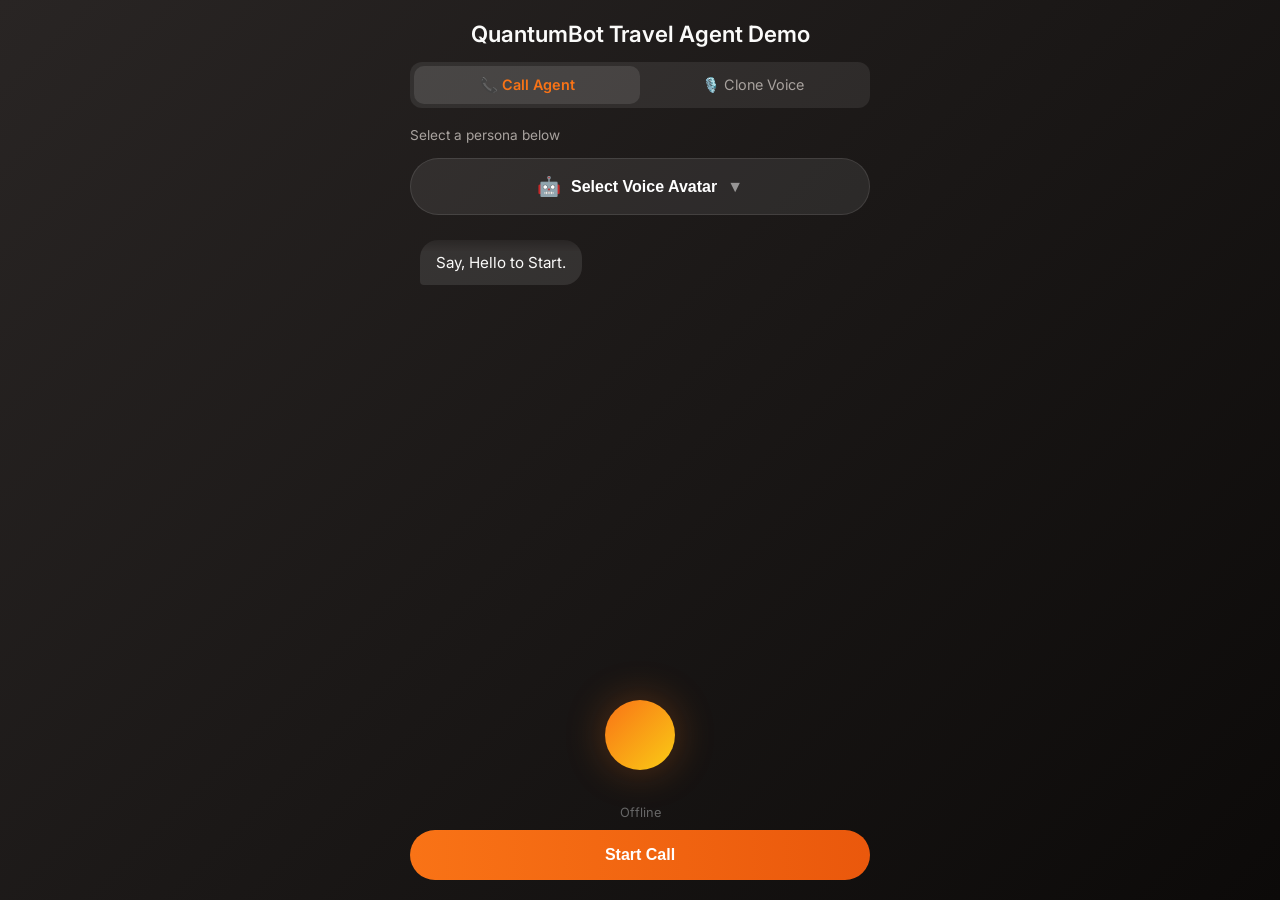
==== frontend/index.html @ 5cb7bc66 "add voice clone method in html" ====
<!DOCTYPE html>
<html lang="en">
  <head>
    <meta charset="UTF-8" />
    <meta name="viewport" content="width=device-width, initial-scale=1.0" />
    <title>QuantumBot | AI Voice POC</title>
    <link
      href="https://fonts.googleapis.com/css2?family=Inter:wght@300;400;600&display=swap"
      rel="stylesheet"
    />
    <link href="./assets/css/style.css" rel="stylesheet" />
  </head>
  <body>
    <div class="main-layout">
      <header>
        <h1>QuantumBot Travel Agent Demo</h1>
      </header>

      <div class="tabs">
        <div class="tab active" onclick="switchView('call')">📞 Call Agent</div>
        <div class="tab" onclick="switchView('clone')">🎙️ Clone Voice</div>
      </div>

      <div class="subtitle">Select a persona below</div>
      <div id="view-call" class="view active">
        <button
          onclick="openModal()"
          class="btn"
          style="
            margin-bottom: 15px;
            display: flex;
            align-items: center;
            justify-content: center;
            gap: 10px;
          "
        >
          <span id="currentAvatar" style="font-size: 1.2rem">🤖</span>
          <span id="currentVoiceName">Select Voice Avatar</span>
          <span style="opacity: 0.5">▼</span>
        </button>

        <div class="chat-container" id="chat-container">
          <div class="message agent-msg">Say, Hello to Start.</div>
        </div>

        <div class="vis-wrapper" id="vis-wrapper">
          <div class="orb"></div>
        </div>

        <div
          style="
            margin-top: auto;
            display: flex;
            flex-direction: column;
            gap: 10px;
          "
        >
          <div
            id="status-msg"
            style="text-align: center; font-size: 0.8rem; color: #666"
          >
            Offline
          </div>
          <button id="startBtn" class="btn btn-primary">Start Call</button>
          <button
            id="stopBtn"
            class="btn"
            style="background: #ef4444; display: none"
          >
            End Call
          </button>
        </div>
      </div>

      <div id="view-clone" class="view">
        <div
          style="
            background: rgba(255, 255, 255, 0.03);
            padding: 20px;
            border-radius: 16px;
            flex: 1;
          "
        >
          <h3 style="margin-top: 0; text-align: center; color: var(--primary)">
            New Voice
          </h3>

          <label style="font-size: 0.8rem; color: #aaa">Voice Name</label>
          <input type="text" id="cloneName" placeholder="e.g. Jarvis" />

          <label style="font-size: 0.8rem; color: #aaa">Record Sample</label>
          <button
            id="recordBtn"
            class="btn btn-record"
            onmousedown="startRec()"
            onmouseup="stopRec()"
            ontouchstart="startRec()"
            ontouchend="stopRec()"
          >
            🎙️ Hold to Record
          </button>

          <p style="text-align: center; margin: 10px 0; opacity: 0.5">- OR -</p>

          <input
            type="file"
            id="cloneFile"
            style="width: 100%; font-size: 0.8rem"
          />

          <button
            onclick="submitClone()"
            class="btn btn-primary"
            style="margin-top: 20px"
          >
            ⚡ Create & Select
          </button>
          <p
            id="cloneStatus"
            style="
              text-align: center;
              font-size: 0.8rem;
              margin-top: 10px;
              color: #aaa;
            "
          ></p>
        </div>
      </div>
    </div>

    <div id="voiceModal" class="modal-overlay">
      <div class="modal-box">
        <h3 style="margin: 0 0 15px 0; color: white">Select Persona</h3>
        <div class="avatar-grid" id="avatarGrid">
          <p style="color: #666; font-size: 0.8rem">Loading voices...</p>
        </div>
        <button onclick="closeModal()" class="btn btn-primary">Done</button>
      </div>
    </div>
    <script src="./assets/js/main.js"></script>
  </body>
</html>
---- frontend/assets/css/style.css ----
:root {
  /* Theme Colors */
  --primary: #f97316; /* Orange */
  --bg-dark: #1c1917; /* Deep Grey */
  --surface: rgba(255, 255, 255, 0.08);
  --neon-cyan: #06b6d4;
  --neon-pink: #ec4899;
  --neon-purple: #a855f7;
}

body {
  font-family: "Inter", sans-serif;
  background: linear-gradient(135deg, #292524 0%, #0c0a09 100%);
  color: #fafaf9;
  margin: 0;
  height: 100vh;
  display: flex;
  flex-direction: column;
  align-items: center;
  overflow: hidden;
}

/* --- LAYOUT --- */
.main-layout {
  display: flex;
  flex-direction: column;
  width: 100%;
  max-width: 500px;
  height: 100%;
  padding: 20px;
  box-sizing: border-box;
  gap: 15px;
}

header {
  text-align: center;
}
h1 {
  margin: 0;
  font-weight: 600;
  font-size: 1.4rem;
}
.subtitle {
  color: #a8a29e;
  font-size: 0.85rem;
  margin-top: 4px;
}

/* --- TABS --- */
.tabs {
  display: flex;
  background: var(--surface);
  padding: 4px;
  border-radius: 12px;
}
.tab {
  flex: 1;
  padding: 10px;
  text-align: center;
  cursor: pointer;
  border-radius: 10px;
  font-size: 0.9rem;
  color: #a8a29e;
  transition: 0.3s;
}
.tab.active {
  background: rgba(255, 255, 255, 0.1);
  color: var(--primary);
  font-weight: 600;
}

/* --- VIEWS --- */
.view {
  display: none;
  flex-direction: column;
  flex: 1;
  overflow: hidden;
}
.view.active {
  display: flex;
}

/* --- CHAT AREA --- */
.chat-container {
  flex-grow: 1;
  overflow-y: auto;
  padding: 10px;
  display: flex;
  flex-direction: column;
  gap: 12px;
  mask-image: linear-gradient(
    to bottom,
    transparent,
    black 5%,
    black 95%,
    transparent
  );
  -webkit-mask-image: linear-gradient(
    to bottom,
    transparent,
    black 5%,
    black 95%,
    transparent
  );
}
.message {
  max-width: 80%;
  padding: 12px 16px;
  border-radius: 18px;
  font-size: 0.95rem;
  line-height: 1.4;
}
.agent-msg {
  align-self: flex-start;
  background: rgba(255, 255, 255, 0.1);
  border-bottom-left-radius: 4px;
}
.user-msg {
  align-self: flex-end;
  background: rgba(249, 115, 22, 0.2);
  border: 1px solid rgba(249, 115, 22, 0.3);
  border-bottom-right-radius: 4px;
}
.system-msg {
  align-self: center;
  font-size: 0.8rem;
  color: #57534e;
}

/* --- VISUALIZER --- */
.vis-wrapper {
  display: flex;
  justify-content: center;
  align-items: center;
  min-height: 140px;
}
.orb {
  width: 70px;
  height: 70px;
  border-radius: 50%;
  background: linear-gradient(135deg, var(--primary), #facc15);
  box-shadow: 0 0 40px rgba(249, 115, 22, 0.3);
  transition: 0.3s;
}
.vis-wrapper.speaking .orb {
  transform: scale(1.2);
  box-shadow: 0 0 60px rgba(249, 115, 22, 0.6);
}

/* --- CONTROLS --- */
.btn {
  width: 100%;
  padding: 16px;
  border-radius: 50px;
  border: none;
  cursor: pointer;
  font-size: 1rem;
  font-weight: 600;
  transition: 0.2s;
  background: var(--surface);
  color: white;
  border: 1px solid rgba(255, 255, 255, 0.1);
}
.btn-primary {
  background: linear-gradient(90deg, var(--primary), #ea580c);
  border: none;
}
.btn-record {
  background: #d97706;
  border: none;
}
.btn:active {
  transform: scale(0.98);
}

/* --- MODAL (NEON AVATARS) --- */
.modal-overlay {
  position: fixed;
  top: 0;
  left: 0;
  width: 100%;
  height: 100%;
  background: rgba(0, 0, 0, 0.85);
  backdrop-filter: blur(8px);
  display: none;
  justify-content: center;
  align-items: center;
  z-index: 1000;
  opacity: 0;
  transition: opacity 0.3s ease;
}
.modal-overlay.open {
  display: flex;
  opacity: 1;
}

.modal-box {
  background: #1c1917;
  border: 1px solid rgba(255, 255, 255, 0.1);
  padding: 25px;
  border-radius: 24px;
  width: 85%;
  max-width: 320px;
  text-align: center;
  transform: scale(0.9);
  transition: transform 0.3s ease;
}
.modal-overlay.open .modal-box {
  transform: scale(1);
}

.avatar-grid {
  display: flex;
  flex-wrap: wrap;
  justify-content: center;
  gap: 15px;
  margin: 20px 0;
  max-height: 500px;
  overflow-y: auto;
  padding: 20px 0;
}

.voice-option {
  height: 85px;
  border-radius: 24px; /* Squircle / Rounded Square */
  background: #292524;
  border: 2px solid #444;
  display: flex;
  align-items: center;
  justify-content: center;
  cursor: pointer;
  transition: 0.3s;
  position: relative;
  width: 100px;
}

.voice-option .emoji {
  font-size: 24px;
  filter: grayscale(1);
  transition: 0.3s;
}
.voice-option .label {
  font-size: 9px;
  color: #78716c;
  margin-top: 4px;
  text-transform: uppercase;
  font-weight: 700;
  max-width: 60px;
  overflow: hidden;
  text-overflow: ellipsis;
  white-space: nowrap;
}

/* Neon Color Variants */
.voice-option.cyan {
  border-color: var(--neon-cyan);
  box-shadow: 0 0 10px rgba(6, 182, 212, 0.1);
}
.voice-option.pink {
  border-color: var(--neon-pink);
  box-shadow: 0 0 10px rgba(236, 72, 153, 0.1);
}
.voice-option.purple {
  border-color: var(--neon-purple);
  box-shadow: 0 0 10px rgba(168, 85, 247, 0.1);
}

/* Selected State */
.voice-option.selected {
  transform: scale(1.1);
}
.voice-option.selected .emoji {
  filter: grayscale(0);
}

.voice-option.cyan.selected {
  background: rgba(6, 182, 212, 0.2);
  box-shadow: 0 0 20px var(--neon-cyan);
}
.voice-option.pink.selected {
  background: rgba(236, 72, 153, 0.2);
  box-shadow: 0 0 20px var(--neon-pink);
}
.voice-option.purple.selected {
  background: rgba(168, 85, 247, 0.2);
  box-shadow: 0 0 20px var(--neon-purple);
}

/* Cloning Inputs */
input[type="text"] {
  width: 100%;
  background: rgba(0, 0, 0, 0.3);
  border: 1px solid #444;
  color: white;
  padding: 12px;
  border-radius: 12px;
  margin-bottom: 15px;
  box-sizing: border-box;
}
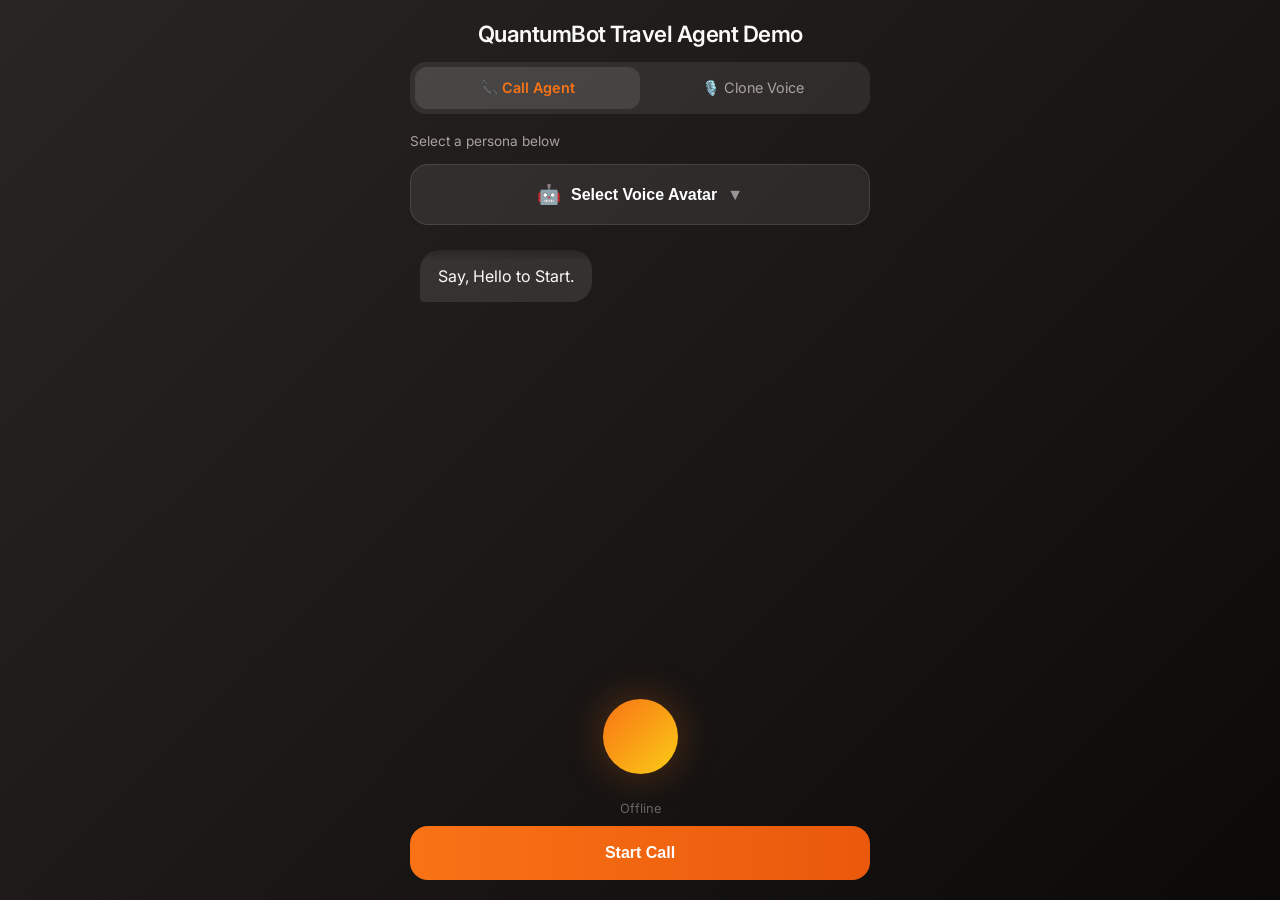
==== commit 2e5d9e2c: "change recording approach" ====
--- a/frontend/index.html
+++ b/frontend/index.html
@@ -8,7 +8,7 @@
       href="https://fonts.googleapis.com/css2?family=Inter:wght@300;400;600&display=swap"
       rel="stylesheet"
     />
-    <link href="./assets/css/style.css" rel="stylesheet" />
+    <link href="assets/css/style.css" rel="stylesheet" />
   </head>
   <body>
     <div class="main-layout">
@@ -73,39 +73,41 @@
       </div>
 
       <div id="view-clone" class="view">
-        <div
-          style="
-            background: rgba(255, 255, 255, 0.03);
-            padding: 20px;
-            border-radius: 16px;
-            flex: 1;
-          "
-        >
-          <h3 style="margin-top: 0; text-align: center; color: var(--primary)">
-            New Voice
-          </h3>
+        <div class="clone-box">
+          <h3 class="clone-title">New Voice</h3>
 
-          <label style="font-size: 0.8rem; color: #aaa">Voice Name</label>
-          <input type="text" id="cloneName" placeholder="e.g. Jarvis" />
+          <label class="input-label">Voice Name</label>
+          <input type="text" id="cloneName" placeholder="e.g. Sales Rep John" />
 
-          <label style="font-size: 0.8rem; color: #aaa">Record Sample</label>
+          <label class="input-label">Record Sample (Min 10s & Max 30s)</label>
+
           <button
             id="recordBtn"
             class="btn btn-record"
-            onmousedown="startRec()"
-            onmouseup="stopRec()"
-            ontouchstart="startRec()"
-            ontouchend="stopRec()"
+            onclick="toggleRecording()"
           >
-            🎙️ Hold to Record
+            🔴 Tap to Record
           </button>
 
-          <p style="text-align: center; margin: 10px 0; opacity: 0.5">- OR -</p>
+          <p id="recTimer" class="status-text" style="height: 15px"></p>
 
+          <div id="previewContainer" style="display: none; margin-top: 10px">
+            <label class="input-label" style="margin-top: 0">Preview:</label>
+            <audio
+              id="audioPreview"
+              controls
+              style="width: 100%; margin-bottom: 10px"
+            ></audio>
+          </div>
+
+          <p class="divider">- OR -</p>
+
+          <label class="input-label">Upload File</label>
           <input
             type="file"
             id="cloneFile"
-            style="width: 100%; font-size: 0.8rem"
+            class="file-input"
+            onchange="handleFileUpload(this)"
           />
 
           <button
@@ -115,15 +117,7 @@
           >
             ⚡ Create & Select
           </button>
-          <p
-            id="cloneStatus"
-            style="
-              text-align: center;
-              font-size: 0.8rem;
-              margin-top: 10px;
-              color: #aaa;
-            "
-          ></p>
+          <p id="cloneStatus" class="status-text"></p>
         </div>
       </div>
     </div>
@@ -137,6 +131,6 @@
         <button onclick="closeModal()" class="btn btn-primary">Done</button>
       </div>
     </div>
-    <script src="./assets/js/main.js"></script>
+    <script src="assets/js/main.js"></script>
   </body>
 </html>
--- a/frontend/assets/css/style.css
+++ b/frontend/assets/css/style.css
@@ -1,7 +1,6 @@
 :root {
-  /* Theme Colors */
-  --primary: #f97316; /* Orange */
-  --bg-dark: #1c1917; /* Deep Grey */
+  --primary: #f97316;
+  --bg-dark: #1c1917;
   --surface: rgba(255, 255, 255, 0.08);
   --neon-cyan: #06b6d4;
   --neon-pink: #ec4899;
@@ -13,32 +12,44 @@
   background: linear-gradient(135deg, #292524 0%, #0c0a09 100%);
   color: #fafaf9;
   margin: 0;
+
+  /* FIX 1: Use Dynamic Viewport Height */
   height: 100vh;
+  height: 100dvh;
+
   display: flex;
   flex-direction: column;
   align-items: center;
   overflow: hidden;
-}
-
-/* --- LAYOUT --- */
+  overscroll-behavior: none;
+}
+
+/* --- MAIN LAYOUT --- */
 .main-layout {
   display: flex;
   flex-direction: column;
   width: 100%;
   max-width: 500px;
   height: 100%;
+
+  /* FIX 2: Add Safe Area Padding for iPhone */
   padding: 20px;
+  padding-bottom: calc(20px + env(safe-area-inset-bottom));
+
   box-sizing: border-box;
   gap: 15px;
+  margin: 0 auto;
 }
 
 header {
   text-align: center;
+  flex-shrink: 0;
 }
 h1 {
   margin: 0;
   font-weight: 600;
   font-size: 1.4rem;
+  letter-spacing: -0.5px;
 }
 .subtitle {
   color: #a8a29e;
@@ -46,22 +57,25 @@
   margin-top: 4px;
 }
 
-/* --- TABS --- */
+/* TABS */
 .tabs {
   display: flex;
   background: var(--surface);
-  padding: 4px;
-  border-radius: 12px;
+  padding: 5px;
+  border-radius: 16px;
+  flex-shrink: 0;
 }
 .tab {
   flex: 1;
-  padding: 10px;
+  padding: 12px;
   text-align: center;
   cursor: pointer;
-  border-radius: 10px;
+  border-radius: 12px;
   font-size: 0.9rem;
   color: #a8a29e;
   transition: 0.3s;
+  -webkit-tap-highlight-color: transparent;
+  user-select: none;
 }
 .tab.active {
   background: rgba(255, 255, 255, 0.1);
@@ -69,18 +83,18 @@
   font-weight: 600;
 }
 
-/* --- VIEWS --- */
 .view {
   display: none;
   flex-direction: column;
   flex: 1;
   overflow: hidden;
+  position: relative;
 }
 .view.active {
   display: flex;
 }
 
-/* --- CHAT AREA --- */
+/* CHAT AREA */
 .chat-container {
   flex-grow: 1;
   overflow-y: auto;
@@ -104,11 +118,11 @@
   );
 }
 .message {
-  max-width: 80%;
-  padding: 12px 16px;
-  border-radius: 18px;
-  font-size: 0.95rem;
-  line-height: 1.4;
+  max-width: 85%;
+  padding: 14px 18px;
+  border-radius: 20px;
+  font-size: 1rem;
+  line-height: 1.5;
 }
 .agent-msg {
   align-self: flex-start;
@@ -123,35 +137,53 @@
 }
 .system-msg {
   align-self: center;
-  font-size: 0.8rem;
+  font-size: 0.75rem;
   color: #57534e;
-}
-
-/* --- VISUALIZER --- */
+  margin: 5px 0;
+}
+
+/* VISUALIZER */
 .vis-wrapper {
   display: flex;
   justify-content: center;
   align-items: center;
-  min-height: 140px;
+  min-height: 130px;
+  flex-shrink: 0;
 }
 .orb {
-  width: 70px;
-  height: 70px;
+  width: 75px;
+  height: 75px;
   border-radius: 50%;
   background: linear-gradient(135deg, var(--primary), #facc15);
   box-shadow: 0 0 40px rgba(249, 115, 22, 0.3);
   transition: 0.3s;
 }
 .vis-wrapper.speaking .orb {
-  transform: scale(1.2);
-  box-shadow: 0 0 60px rgba(249, 115, 22, 0.6);
-}
-
-/* --- CONTROLS --- */
+  transform: scale(1.25);
+  box-shadow: 0 0 70px rgba(249, 115, 22, 0.6);
+}
+
+/* --- CONTROLS (FIXED FOR SAFARI) --- */
+.controls-wrapper {
+  margin-top: auto;
+  display: flex;
+  flex-direction: column;
+  gap: 12px;
+  flex-shrink: 0;
+
+  /* FIX 3: Force extra padding at bottom so buttons lift up */
+  padding-bottom: 20px;
+}
+#status-msg {
+  text-align: center;
+  font-size: 0.8rem;
+  color: #666;
+}
+
 .btn {
   width: 100%;
-  padding: 16px;
-  border-radius: 50px;
+  padding: 18px;
+  border-radius: 18px;
   border: none;
   cursor: pointer;
   font-size: 1rem;
@@ -160,20 +192,86 @@
   background: var(--surface);
   color: white;
   border: 1px solid rgba(255, 255, 255, 0.1);
+  -webkit-tap-highlight-color: transparent;
+  touch-action: manipulation;
+}
+.btn-voice-trigger {
+  margin-bottom: 15px;
+  display: flex;
+  align-items: center;
+  justify-content: center;
+  gap: 10px;
 }
 .btn-primary {
   background: linear-gradient(90deg, var(--primary), #ea580c);
   border: none;
 }
+.btn-danger {
+  background: #ef4444;
+}
 .btn-record {
   background: #d97706;
   border: none;
 }
 .btn:active {
-  transform: scale(0.98);
-}
-
-/* --- MODAL (NEON AVATARS) --- */
+  transform: scale(0.97);
+}
+
+/* CLONE VIEW */
+.clone-box {
+  background: rgba(255, 255, 255, 0.03);
+  padding: 25px;
+  border-radius: 20px;
+  flex: 1;
+  display: flex;
+  flex-direction: column;
+  overflow-y: auto;
+  /* Fix for scrolling behind bottom bar */
+  padding-bottom: calc(20px + env(safe-area-inset-bottom));
+}
+.clone-title {
+  margin-top: 0;
+  text-align: center;
+  color: var(--primary);
+}
+.input-label {
+  font-size: 0.85rem;
+  color: #aaa;
+  margin-top: 15px;
+  display: block;
+  margin-bottom: 8px;
+}
+.divider {
+  text-align: center;
+  margin: 20px 0;
+  opacity: 0.5;
+  font-size: 0.8rem;
+}
+.status-text {
+  text-align: center;
+  font-size: 0.85rem;
+  color: #a8a29e;
+  margin-top: 5px;
+  transition: all 0.3s ease;
+}
+
+input[type="text"] {
+  width: 100%;
+  background: rgba(0, 0, 0, 0.3);
+  border: 1px solid #444;
+  color: white;
+  padding: 16px;
+  border-radius: 14px;
+  box-sizing: border-box;
+  font-size: 16px;
+}
+.file-input {
+  width: 100%;
+  font-size: 0.95rem;
+  padding: 10px 0;
+}
+
+/* MODAL */
 .modal-overlay {
   position: fixed;
   top: 0;
@@ -181,7 +279,7 @@
   width: 100%;
   height: 100%;
   background: rgba(0, 0, 0, 0.85);
-  backdrop-filter: blur(8px);
+  backdrop-filter: blur(10px);
   display: none;
   justify-content: center;
   align-items: center;
@@ -193,107 +291,197 @@
   display: flex;
   opacity: 1;
 }
-
 .modal-box {
   background: #1c1917;
   border: 1px solid rgba(255, 255, 255, 0.1);
-  padding: 25px;
-  border-radius: 24px;
-  width: 85%;
-  max-width: 320px;
-  text-align: center;
-  transform: scale(0.9);
+  padding: 30px;
+  border-radius: 32px;
+  width: 90%;
+  max-width: 400px;
+  text-align: center;
+  transform: scale(0.95);
   transition: transform 0.3s ease;
+  max-height: 85vh;
+  display: flex;
+  flex-direction: column;
 }
 .modal-overlay.open .modal-box {
   transform: scale(1);
 }
+.modal-title {
+  margin: 0 0 20px 0;
+  color: white;
+  flex-shrink: 0;
+  font-size: 1.2rem;
+}
 
 .avatar-grid {
   display: flex;
   flex-wrap: wrap;
   justify-content: center;
-  gap: 15px;
-  margin: 20px 0;
-  max-height: 500px;
+  gap: 20px;
+  margin: 10px 0;
   overflow-y: auto;
-  padding: 20px 0;
-}
-
+  padding: 10px;
+}
+
+/* AVATAR ITEMS */
 .voice-option {
+  width: 85px;
   height: 85px;
-  border-radius: 24px; /* Squircle / Rounded Square */
+  border-radius: 24px;
   background: #292524;
   border: 2px solid #444;
   display: flex;
+  flex-direction: column;
   align-items: center;
   justify-content: center;
   cursor: pointer;
-  transition: 0.3s;
+  transition: 0.2s;
   position: relative;
-  width: 100px;
-}
-
+  -webkit-tap-highlight-color: transparent;
+}
 .voice-option .emoji {
-  font-size: 24px;
+  font-size: 28px;
   filter: grayscale(1);
   transition: 0.3s;
+  margin-bottom: 5px;
 }
 .voice-option .label {
-  font-size: 9px;
-  color: #78716c;
-  margin-top: 4px;
-  text-transform: uppercase;
-  font-weight: 700;
-  max-width: 60px;
+  font-size: 10px;
+  color: #a8a29e;
+  font-weight: 600;
+  max-width: 75px;
+  white-space: nowrap;
   overflow: hidden;
   text-overflow: ellipsis;
-  white-space: nowrap;
-}
-
-/* Neon Color Variants */
+  text-transform: capitalize;
+}
+
+.voice-option.selected {
+  transform: translateY(-3px);
+  border-color: white !important;
+}
+.voice-option.selected .emoji {
+  filter: grayscale(0);
+  transform: scale(1.15);
+}
+.voice-option.selected .label {
+  color: white;
+}
+
 .voice-option.cyan {
   border-color: var(--neon-cyan);
-  box-shadow: 0 0 10px rgba(6, 182, 212, 0.1);
 }
 .voice-option.pink {
   border-color: var(--neon-pink);
-  box-shadow: 0 0 10px rgba(236, 72, 153, 0.1);
 }
 .voice-option.purple {
   border-color: var(--neon-purple);
-  box-shadow: 0 0 10px rgba(168, 85, 247, 0.1);
-}
-
-/* Selected State */
-.voice-option.selected {
-  transform: scale(1.1);
-}
-.voice-option.selected .emoji {
-  filter: grayscale(0);
 }
 
 .voice-option.cyan.selected {
   background: rgba(6, 182, 212, 0.2);
-  box-shadow: 0 0 20px var(--neon-cyan);
+  box-shadow: 0 4px 20px rgba(6, 182, 212, 0.4);
 }
 .voice-option.pink.selected {
   background: rgba(236, 72, 153, 0.2);
-  box-shadow: 0 0 20px var(--neon-pink);
+  box-shadow: 0 4px 20px rgba(236, 72, 153, 0.4);
 }
 .voice-option.purple.selected {
   background: rgba(168, 85, 247, 0.2);
-  box-shadow: 0 0 20px var(--neon-purple);
-}
-
-/* Cloning Inputs */
-input[type="text"] {
-  width: 100%;
-  background: rgba(0, 0, 0, 0.3);
-  border: 1px solid #444;
-  color: white;
-  padding: 12px;
-  border-radius: 12px;
-  margin-bottom: 15px;
-  box-sizing: border-box;
-}
+  box-shadow: 0 4px 20px rgba(168, 85, 247, 0.4);
+}
+
+/* Custom Audio Player Styling (Webkit Browsers) */
+audio {
+  filter: invert(100%) hue-rotate(180deg); /* Makes standard player darkish */
+  border-radius: 8px;
+  opacity: 0.9;
+}
+
+/* Recording Pulse Animation */
+.recording-pulse {
+  background-color: #ef4444 !important; /* Red */
+  animation: pulseRed 1.5s infinite;
+}
+
+@keyframes pulseRed {
+  0% {
+    transform: scale(1);
+    box-shadow: 0 0 0 0 rgba(239, 68, 68, 0.7);
+  }
+  70% {
+    transform: scale(1);
+    box-shadow: 0 0 0 10px rgba(239, 68, 68, 0);
+  }
+  100% {
+    transform: scale(1);
+    box-shadow: 0 0 0 0 rgba(239, 68, 68, 0);
+  }
+}
+
+/* TABLET & DESKTOP ADJUSTMENTS */
+@media (min-width: 600px) and (max-width: 1024px) {
+  .main-layout {
+    max-width: 650px;
+    padding: 40px;
+    gap: 25px;
+  }
+  h1 {
+    font-size: 1.8rem;
+  }
+  .orb {
+    width: 90px;
+    height: 90px;
+  }
+  .vis-wrapper {
+    min-height: 180px;
+  }
+  .message {
+    font-size: 1.1rem;
+    padding: 16px 22px;
+  }
+  .btn {
+    font-size: 1.1rem;
+    padding: 20px;
+  }
+  .avatar-grid {
+    gap: 25px;
+  }
+  .voice-option {
+    width: 100px;
+    height: 100px;
+  }
+  .voice-option .emoji {
+    font-size: 36px;
+  }
+  .voice-option .label {
+    font-size: 12px;
+    max-width: 85px;
+  }
+}
+
+@media (max-width: 380px) {
+  .main-layout {
+    padding: 15px;
+    padding-bottom: calc(15px + env(safe-area-inset-bottom));
+  }
+  h1 {
+    font-size: 1.2rem;
+  }
+  .orb {
+    width: 60px;
+    height: 60px;
+  }
+  .vis-wrapper {
+    min-height: 100px;
+  }
+  .avatar-grid {
+    gap: 10px;
+  }
+  .voice-option {
+    width: 70px;
+    height: 70px;
+  }
+}
